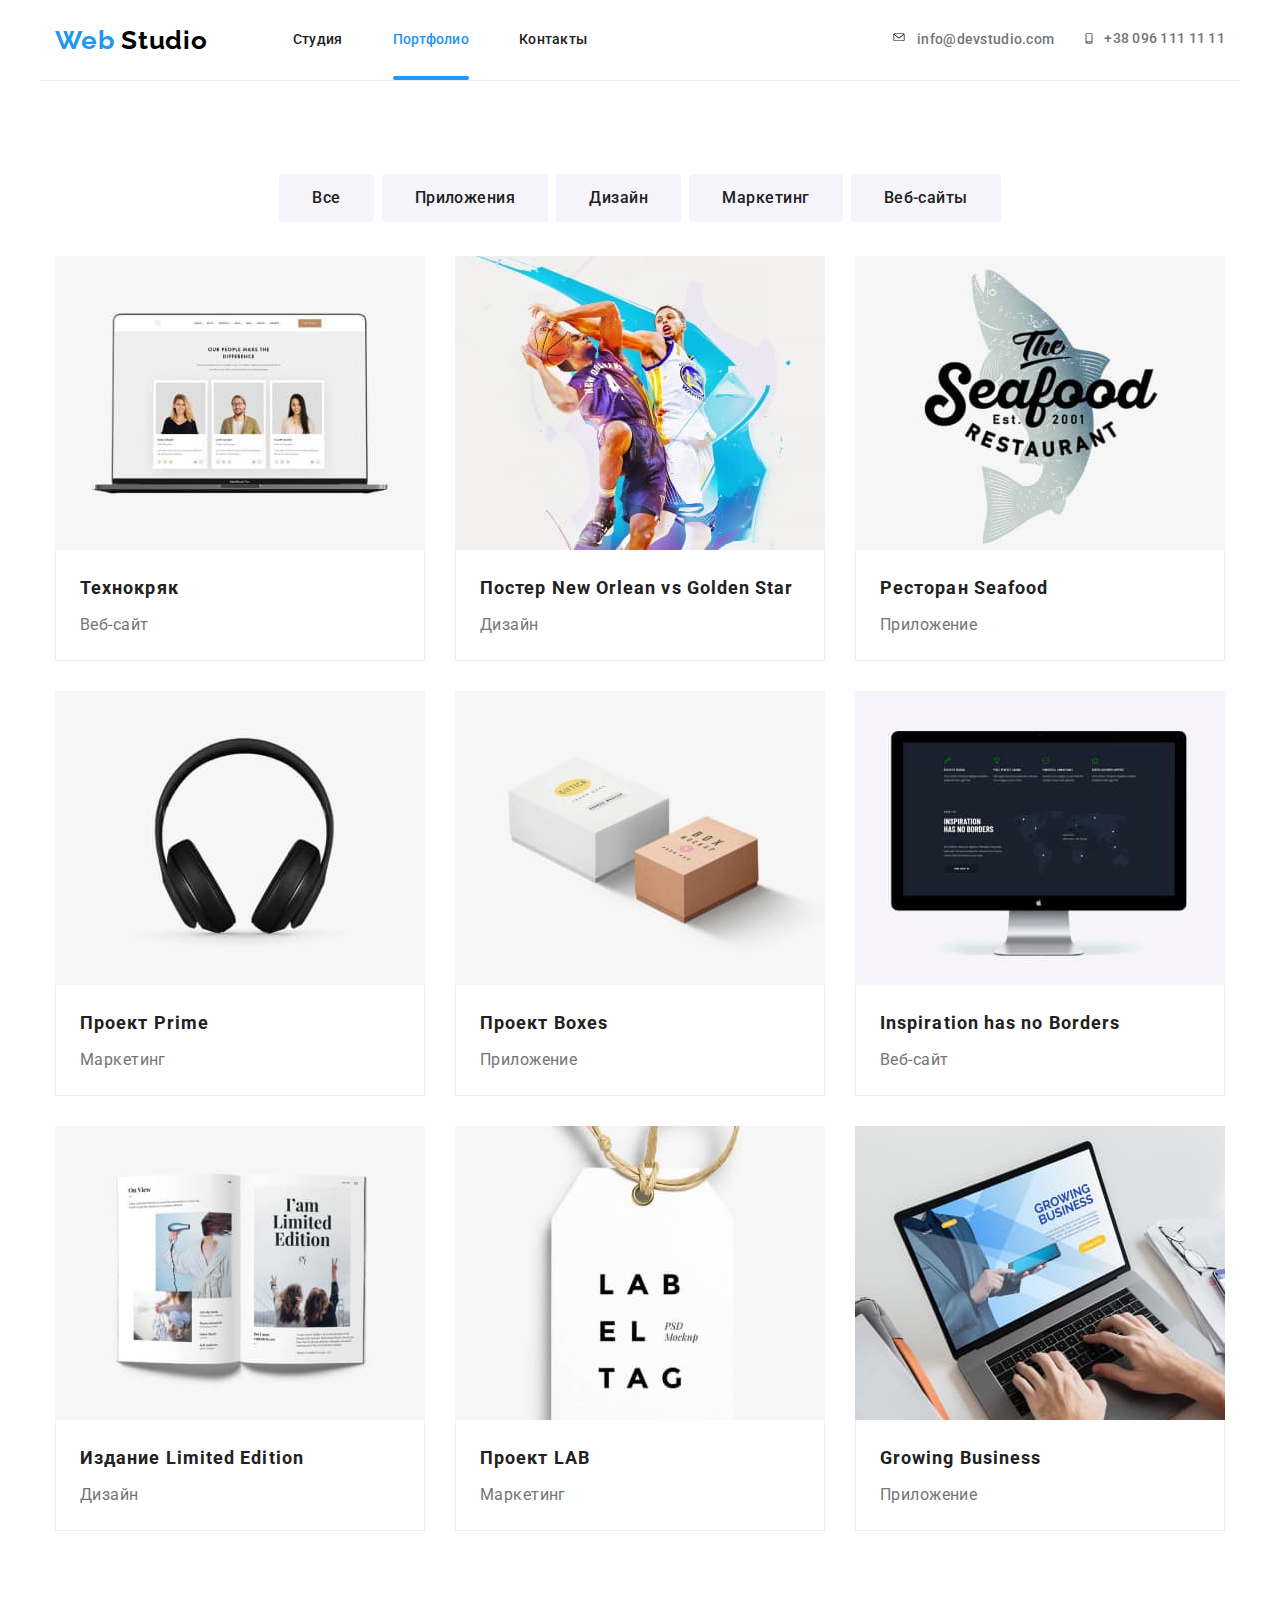
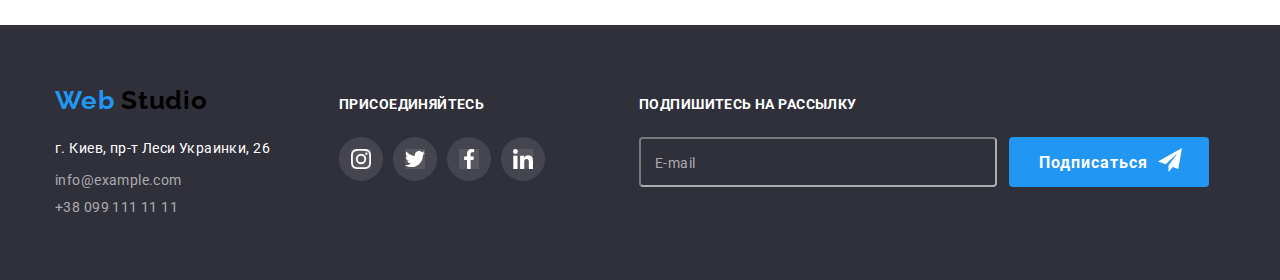
==== portfolio.html @ 1ad536d8 "create" ====
<!DOCTYPE html>
<html lang="en">
  <head>
    <meta charset="UTF-8" />
    <meta name="viewport" content="width=device-width, initial-scale=1.0" />
    <title>Document</title>
    <link
      href="https://fonts.googleapis.com/css2?family=Raleway:wght@700&family=Roboto:wght@400;500;700;900&display=swap"
      rel="stylesheet"
    />
    <link rel="stylesheet" href="https://cdnjs.cloudflare.com/ajax/libs/modern-normalize/0.6.0/modern-normalize.min.css" />
    <link rel="stylesheet" href="./css/styles.css" />
  </head>
  <body class="page">
    <!--Шапка сайта-->
    <header>
      <div class="main container">
        <nav class="nav">
          <a href="" class="logo"><span class="aktcent">Web</span> Studio</a>
          <ul class="site-nav list">
            <li class="item"><a href="./index.html" class="link-nav">Студия</a></li>
            <li class="item">
              <a href="./portfolio.html" class="link-nav current">Портфолио</a>
            </li>
            <li class="item"><a href="" class="link-nav">Контакты</a></li>
          </ul>
        </nav>
        <ul class="contact list">
          <li class="item">
            <a href="" class="link-contact">
              <svg class="email-icon">
                <use href="./img/sprite.svg#icon-envelope">
                </use>
              </svg>
              info@devstudio.com</a>
          </li>
          <li class="item">
            <a href="" class="link-contact">
              <svg class="smartphone-icon">
                <use href="./img/sprite.svg#icon-smartphone">
        
                </use>
              </svg>
              +38 096 111 11 11</a>
          </li>
        </ul>
      </div>
    </header>

    <!--Портфолио  -->
    <main>
    <section class="section-portfolio">
      <div class="container main-portfolio">
        <ul class="list-product nav-portfolio">
          <li class="item"><button class="button-nav">Все</button></li>
          <li class="item"><button class="button-nav">Приложения</button></li>
          <li class="item"><button class="button-nav">Дизайн</button></li>
          <li class="item"><button class="button-nav">Маркетинг</button></li>
          <li class="item"><button class="button-nav">Веб-сайты</button></li>
        </ul>
        <h1 class="portfolio-header">Портфолио</h1>

        <ul class="list portfolio-item">
          <li class="works">
            <a href="" class="works-list"
              >
              
              <img class="works-image"
                src="./img/img12.jpg"
                alt="Дизайн сайта технокряк"
                width="370"/>
              <div class="overlay">
                <p class="technokryak">
                  Технокряк это современная площадка распространения коронавируса.
                  Компании используют эту платформу для цифрового шпионажа и атак на
                  защищённые сервера конкурентов.
                </p>
              </div>
              
              <div class="works-content">
                <p class="list-title">Технокряк</p>
                <p class="list-item">Веб-сайт</p>
              </div>
              
            
            
            </a>
          </li>
          <li class="works">
            <a href="" class="works-list">
            <img class="works-image"
              src="./img/img13.jpg"
              alt="Дизайн постера New Orlean vs Golden Star"
              width="370"
            />
            <div class="overlay">
              <p class="technokryak">
                Технокряк это современная площадка распространения коронавируса.
                Компании используют эту платформу для цифрового шпионажа и атак на
                защищённые сервера конкурентов.
              </p>
            </div>
            <div class="works-content">
              <p class="list-title">Постер New Orlean vs Golden Star</p>
              <p class="list-item">Дизайн</p>
            </div>
          
            
            </a>
          </li>
          <li class="works">
            <a href="" class="works-list">
            <img class="works-image"
              src="./img/img14.jpg"
              alt="Дизайн приложения ресторана Seafood"
              width="370"
            />
            <div class="overlay">
              <p class="technokryak">
                Технокряк это современная площадка распространения коронавируса.
                Компании используют эту платформу для цифрового шпионажа и атак на
                защищённые сервера конкурентов.
              </p>
            </div>
            <div class="works-content">
              <p class="list-title">Ресторан Seafood</p>
              <p class="list-item">Приложение</p>
            </div>
            
            
            </a>
          </li>
          <li class="works">
            <a href="" class="works-list">
            <img class="works-image" 
            src="./img/img15.jpg" 
            alt="Дизайн проекта Prime" 
            width="370" />
            <div class="overlay">
              <p class="technokryak">
                Технокряк это современная площадка распространения коронавируса.
                Компании используют эту платформу для цифрового шпионажа и атак на
                защищённые сервера конкурентов.
              </p>
            </div>
            <div class="works-content">
              <p class="list-title">Проект Prime</p>
              <p class="list-item">Маркетинг</p>
            </div>
            
            
            </a>
          </li>
          <li class="works">
            <a href="" class="works-list">
            <img class="works-image"
              src="./img/img16.jpg"
              alt="Дизайн приложения Boxes"
              width="370"
            />
            <div class="overlay">
              <p class="technokryak">
                Технокряк это современная площадка распространения коронавируса.
                Компании используют эту платформу для цифрового шпионажа и атак на
                защищённые сервера конкурентов.
              </p>
            </div>
            <div class="works-content">
              <p class="list-title">Проект Boxes</p>
              <p class="list-item">Приложение</p>
            </div>
            
            
            </a>
          </li>
          <li class="works">
            <a href="" class="works-list">
            <img class="works-image"
              src="./img/img17.jpg"
              alt="Дизайн веб-сата Inspiration has no Borders"
              width="370"
            />
            <div class="overlay">
              <p class="technokryak">
                Технокряк это современная площадка распространения коронавируса.
                Компании используют эту платформу для цифрового шпионажа и атак на
                защищённые сервера конкурентов.
              </p>
            </div>
            <div class="works-content">
              <p class="list-title">Inspiration has no Borders</p>
              <p class="list-item">Веб-сайт</p>
            </div>
            
            
            </a>
          </li>
          <li class="works">
            <a href="" class="works-list">
            <img class="works-image"
              src="./img/img18.jpg"
              alt="Дизайн издания Limited Edition"
              width="370"
            />
            <div class="overlay">
              <p class="technokryak">
                Технокряк это современная площадка распространения коронавируса.
                Компании используют эту платформу для цифрового шпионажа и атак на
                защищённые сервера конкурентов.
              </p>
            </div>
            <div class="works-content">
              <p class="list-title">Издание Limited Edition</p>
              <p class="list-item">Дизайн</p>
            </div>
            
            
            </a>
          </li>
          <li class="works">
            <a href="" class="works-list">
            <img class="works-image" 
            src="./img/img19.jpg" 
            alt="Дизайн проекта LAB" 
            width="370" />
            <div class="overlay">
              <p class="technokryak">
                Технокряк это современная площадка распространения коронавируса.
                Компании используют эту платформу для цифрового шпионажа и атак на
                защищённые сервера конкурентов.
              </p>
            </div>
            <div class="works-content">
              <p class="list-title">Проект LAB</p>
              <p class="list-item">Маркетинг</p>
            </div>
            
            
            </a>
          </li>
          <li class="works">
            <a href="" class="works-list">
            <img class="works-image"
              src="./img/img20.jpg"
              alt="Дизайн приложения Growing Business"
              width="370"
            />
            <div class="overlay">
              <p class="technokryak">
                Технокряк это современная площадка распространения коронавируса.
                Компании используют эту платформу для цифрового шпионажа и атак на
                защищённые сервера конкурентов.
              </p>
            </div>
            <div class="works-content">
              <p class="list-title">Growing Business</p>
              <p class="list-item">Приложение</p>
            </div>
            
            
            </a>
          </li>
        </ul>
      </div>
    <section>
    </main>

    <!-- Футер -->
    <footer>
      <div class="footer-content container">
        <div class="footer-address">
          <a href="" class="logo"><span class="aktcent">Web</span> Studio</a>
          <address class="address">
            <ul class="list">
              <li class="list-address">г. Киев, пр-т Леси Украинки, 26 </li>
              <li class="list-address"><a href="mailto:info@example.com" class="address-link">info@example.com</a></li>
              <li class="list-address"><a href="tel:+380991111111" class="address-link">+38 099 111 11 11</a></li>
            </ul>
          </address>
        </div>
    
        <div class="subscription">
          <div class="action">
            <b>ПРИСОЕДИНЯЙТЕСЬ</b>
          </div>
          <ul class="list social-link-reverce">
            <li class="social-link-reverce">
              <a href="" class="icon-social-link reverse" aria-label="Ссылка на Инстаграм">
                <svg class="icon-social-item reverse" width=20px height=20px>
                  <use href="./img/sprite.svg#icon-insta">
                  </use>
                </svg>
              </a>
            </li>
            <li class="social-link-reverce">
              <a href="" class="icon-social-link reverse" aria-label="Ссылка на Твиттер">
                <svg class="icon-social-item reverse" width=20px height=20px>
                  <use href="./img/sprite.svg#icon-twitt">
                  </use>
                </svg>
              </a>
            </li>
            <li class="social-link-reverce">
              <a href="" class="icon-social-link reverse" aria-label="Ссылка на Фейсбук">
                <svg class="icon-social-item reverse" width=20px height=20px>
                  <use href="./img/sprite.svg#icon-faceb">
                  </use>
                </svg>
              </a>
            </li>
            <li class="social-link-reverce">
              <a href="" class="icon-social-link reverse" aria-label="Ссылка на Линкедин">
                <svg class="icon-social-item reverse" width=20px height=20px>
                  <use href="./img/sprite.svg#icon-linkedin">
                  </use>
                </svg>
              </a>
            </li>
          </ul>
        </div>

        <form class="mailing js-speaker-form">
          <div class="action">
            <b>ПОДПИШИТЕСЬ НА РАССЫЛКУ</b>
          </div>
        
          <div class="footer-action">
            <label class="form-footer">
              <input type="email" class="input-footer" name="email" id="email" />
              <span class="email-footer">E-mail</span>
            </label>
        
        
            <button type="submit" class="button-footer data-open-modal">
              Подписаться
              <svg class="icon-send">
                <use href="./img/sprite.svg#icon-icon-send-1" width=24 px height=24px></use>
              </svg>
            </button>
        
          </div>
        </form>

      </div>
        
          <!-- <p class="developed container"> 
            2020 &#10072; Developed by GoIT Students
          </p>-->
    </footer>

<script>
  (() => {
    document
      .querySelector('.js-speaker-form')
      .addEventListener('submit', e => {
        e.preventDefault();

        new FormData(e.currentTarget).forEach((value, name) =>
          console.log(`${name}: ${value}`),
        );

        e.currentTarget.reset();
      });
  })();
</script>

  </body>
</html>
---- css/styles.css ----
:root {
  --primary-text-color: #212121;
  --secondary-text-color: #757575;
  --primary-bg-color: #ffffff;
  --primary-accent-color: #2196f3;
  --timing-function: cubic-bezier(0.4, 0, 0.2, 1);
}
/* цвет основного текста #212121 */
/* вторичный цвет текста #757575 */
/* белый #FFFFFF */
/* акцент #2196F3 */

.page {
  background-color: var(--primary-bg-color);
  color: var(--primary-text-color);
  font-family: Roboto, sans-serif;
  font-weight: 400;
  font-size: 14px;
  line-height: 1.71;
  letter-spacing: 0.03em;
}

.container {
  margin-left: auto;
  margin-right: auto;
  width: 1200px;
  padding-left: 15px;
  padding-right: 15px;

  /* outline: 2px solid tomato; */
}

/* цвет секции для разметки (мне в помощь)*/
/*  
.company {
  background-color: brown;
}
.advantage {
  background-color: chartreuse;
}
.aboutus {
  background-color: darkblue;
}

.customers {
  background-color: gold;
}
*/

/*  */

.company {
  background-image: linear-gradient(
      rgba(47, 48, 58, 0.8),
      rgba(47, 48, 58, 0.8)
    ),
    url(../img/header-img.jpg);

  /* background-image: url(../img/header-img.jpg); */
  /* background: rgba(47, 48, 58, 0.8); */
  background-position: center;
  max-width: 1600px;
  margin-left: auto;
  margin-right: auto;
}

.our-team {
  background-color: #f5f4fa;
}

.person-item {
  background-color: var(--primary-bg-color);
  box-shadow: 0px 2px 1px rgba(0, 0, 0, 0.2), 0px 1px 1px rgba(0, 0, 0, 0.14),
    0px 1px 3px rgba(0, 0, 0, 0.12);
}

.advantage-item {
  display: flex;
}

.advantages {
  width: 270px;
  margin-right: 30px;
}

.advantages:last-child {
  margin-right: 0px;
}

.aboutus-item {
  display: flex;
}

.block {
  padding-top: 25px;
  padding-bottom: 25px;
  padding-left: 100px;
  margin-bottom: 30px;
  background-color: #f5f4fa;
  border-radius: 4px;
}

.advantage-img-item:not(:first-child) {
  margin-left: 30px;
}

. .list-item {
  margin-top: 0;
  margin-bottom: 0;
}

.list .product:not(:first-child) {
  margin-left: 30px;
}

.person-item:not(:first-child) {
  margin-left: 30px;
}

a {
  text-decoration: unset;
}

.logo {
  color: #000000;
  font-family: Raleway, sans-serif;
  letter-spacing: 0.03em;

  font-weight: bold;
  font-size: 26px;
  line-height: 1.19;
}

.aktcent {
  color: var(--primary-accent-color);
}

.list,
.list-product {
  padding: 0;
  margin: 0;
  list-style: none;
}

.team-person {
  display: flex;
}

.site-nav,
.contact {
  font-family: Roboto;

  font-weight: 500;
  font-size: 14px;
  line-height: 1.14;
  letter-spacing: 0.02em;

  /* transition-property: color; 
  transition-duration: 250ms;
  transition-timing-function: cubic-bezier(0.4, 0, 0.2, 1);*/
}

.link-nav {
  color: var(--primary-text-color);
  position: relative;

  /* background-color: indianred; */
  display: block;
  padding-top: 32px;
  padding-bottom: 32px;

  /* transition-property: color; 
  transition-duration: 250ms;
  transition-timing-function: var(--timing-function); или*/

  transition: color 250ms var(--timing-function);
}

/* при ховере появляется бегунок под ссылкой в хедере */

/* .link-nav::after { 
  content: '';
  position: absolute;
  left: 0;
  bottom: 0;

  display: block;
  width: 100%;
  height: 4px;
  border-radius: 2px;
  background-color: var(--primary-accent-color);*/

/* display: none; или*/

/* opacity: 0; */
/* transform: scaleX(0); 
}*/

/* .link-nav:hover::after, 
.link-nav:focus::after {*/
/* display: block; или*/
/* opacity: 1; */
/* transform: scaleX(1); 
}*/

.link-contact {
  color: var(--secondary-text-color);
  display: inline-flex; /*исп для иконок*/
  background-size: contain; /*исп для иконок*/

  transition-property: color;
  transition-duration: 250ms;
  transition-timing-function: var(--timing-function);
}

.email-icon {
  display: block;
  margin-right: 10px;
  width: 16px;
  height: 11px;
  /* fill: var(--secondary-text-color); */
  color: currentColor;

  transition-property: color;
  transition-duration: 250ms;
  transition-timing-function: var(--timing-function);
}

.smartphone-icon {
  margin-right: 10px;
  width: 10px;
  height: 15px;
  /* fill: var(--secondary-text-color); */
  color: currentColor;
}

.contact .item + .item {
  margin-left: 30px;
}

.site-nav.list {
  margin-left: 85px;
}

.site-nav .link-nav:hover,
.site-nav .link-nav:focus {
  color: var(--primary-accent-color);
}

.site-nav .link-nav.current {
  color: var(--primary-accent-color);
}

.link-nav.current::after {
  content: '';
  position: absolute;
  left: 0;
  bottom: 0;

  display: inline-block;
  width: 100%;
  height: 4px;
  border-radius: 2px;
  background-color: var(--primary-accent-color);
}

.link-contact:hover,
.link-contact:focus {
  color: var(--primary-accent-color);
  fill: var(--primary-accent-color);
}

.email-icon:hover,
.smartphone-icon:hover {
  fill: var(--primary-accent-color);
}

.site-nav {
  display: flex;
}

.nav {
  display: flex;
  align-items: center;
}

.contact {
  display: flex;
  margin-left: auto;
}

.main {
  display: flex;
  align-items: center;

  border-bottom: 1px solid #ececec;
}

.site-nav .item:last-child {
  margin-right: 0;
}
.site-nav .item + .item {
  margin-left: 50px;
}

.company {
  text-align: center;
}

/* .container .company-title { 
  width: 696;
}*/

.company-item {
  height: 600px;
  padding-top: 200px;
  padding-bottom: 200px;
}

.company-title {
  color: var(--primary-bg-color);
  margin-top: 0;
  margin-bottom: 30px;

  width: 696px;
  font-family: Roboto;

  font-weight: 900;
  font-size: 44px;
  line-height: 1.36;

  letter-spacing: 0.06em;
  text-transform: uppercase;
}
.section-title {
  color: var(--primary-text-color);
  margin-top: 0;
  margin-bottom: 50px;

  font-weight: 700;
  font-size: 36px;
  line-height: 1.17;
  text-align: center;
  letter-spacing: 0.03em;
}

.section-subtitle {
  color: var(--primary-text-color);

  margin-top: 0;
  margin-bottom: 10px;

  font-weight: 700;
  font-size: 14px;
  line-height: 1.14;
  /* text-align: center; */
  letter-spacing: 0.03em;
  text-transform: uppercase;
}

.advantage-text {
  margin-top: 0;
  margin-bottom: 0;
  font-weight: 400;
  font-size: 14px;
  line-height: 1.71;
  /* or 171% */

  letter-spacing: 0.03em;

  color: var(--secondary-text-color);
}

.advantage {
  margin-top: 0;
  margin-bottom: 0px;
}

.section {
  padding-top: 94px;
  padding-bottom: 94px;
}

.aboutus {
  padding-top: 0px;
}

/*Наша команда */

.team-photo {
  display: block;
  margin-top: 0;
  margin-bottom: 30px;
}

.team-title {
  color: var(--primary-text-color);
  margin-top: 0;
  margin-bottom: 10px;

  font-weight: 500;
  font-size: 16px;
  line-height: 1.19;
  text-align: center;
  letter-spacing: 0.03em;
}

.team-text {
  font-weight: 400;
  font-size: 16px;
  line-height: 1.19;
  text-align: center;
  letter-spacing: 0.03em;
  color: var(--secondary-text-color);

  margin-top: 0;
  margin-bottom: 16px;
}

.button {
  color: var(--primary-bg-color);
  background-color: var(--primary-accent-color);
  font-family: inherit;

  border-radius: 4px;
  min-width: 200px;
  border: 1px solid transparent;

  display: inline-block;
  padding: 10px 32px;

  font-weight: 700;
  font-size: 16px;
  line-height: 1.87;
  text-align: center;
  letter-spacing: 0.06em;
}

.advantage-img-item .advantage {
  font-weight: 400;
  font-size: 14px;
  line-height: 1.71;

  letter-spacing: 0.03em;
}

.advantages-card {
  background-color: #f5f4fa;
  height: 120px;
  width: 270px;
  padding: 25px 100px;
  margin-bottom: 30px;
}

.advantage-info {
  height: 251px;
}

.social-icon {
  display: block;
  background-color: var(--primary-bg-color);
  border-radius: 50%;
  height: 44px;
  width: 44px;
  background-size: 20px;

  background-repeat: no-repeat;
  background-position: center;
}

.test {
  display: block;
  width: 44px;
  height: 44px;
  background-position: center;
  background-color: violet;
}

.icon-social-link:hover,
.icon-social-link:focus {
  background-color: var(--primary-accent-color);
  fill: var(--primary-bg-color);
}

.icon-social-link {
  display: block;
  width: 44px;
  height: 44px;
  padding: 12px;
  border-radius: 50%;
  fill: #afb1b8;

  transition-property: background-color fill;
  transition-duration: 250ms;
  transition-timing-function: var(--timing-function);
}

.list-item-aboutus {
  margin-top: 0;
  margin-bottom: 0;

  position: absolute;
  width: 370px;
  height: 70px;
  bottom: 0px;
  padding-top: 27px;

  font-weight: 700;
  font-size: 14px;
  line-height: 1.14;
  text-align: center;
  letter-spacing: 0.03em;
  text-transform: uppercase;
  color: var(--primary-bg-color);
  background: rgba(47, 48, 58, 0.8);
}

.product {
  position: relative;
}

.product-image {
  display: block;
}

.social-link {
  display: flex;
  align-items: center;
}

.social-link-list {
  margin-right: 10px;
  padding-bottom: 24px;
}

.social-link-list:last-child {
  margin-right: 32;
}

.social-link-list:first-child {
  margin-left: 32px;
}

/* .social-link .social-nav:hover, 
.social-link .social-nav:focus {
  color: var(--primary-accent-color);
}*/

.social-nav {
  display: block;
}

/* Постоянные клиенты */

.customers-list {
  display: flex;
  align-items: center;
  justify-content: space-between;
}

.customers-list .item:first-child {
  height: 90px;
}

.customers-list .item:not(:last-child) {
  margin-right: 30px;
}

.customers-link {
  display: block;
  width: 170px;
  height: 90px;
  /* border: 1px solid purple; */
}

.customers {
  padding-bottom: 94px;
  padding-top: 94px;
}

/* страница портфолио */

.section-portfolio {
  padding-bottom: 94px;
}

.main-portfolio {
  padding-top: 93px;
}

.portfolio-header {
  margin: 0;
  height: 0;
  color: transparent;
}

.nav-portfolio {
  display: flex;
  justify-content: center;
  margin-bottom: 34px;
}

.nav-portfolio .item + .item {
  margin-left: 8px;
}

.portfolio-item {
  display: flex;
  flex-wrap: wrap;
}

.works {
  width: 370px;
  margin-right: 30px;
  margin-bottom: 30px;

  position: relative;

  overflow: hidden;
}

.works:hover {
  box-shadow: 0px 4px 4px rgba(0, 0, 0, 0.25);
}

.works:focus-within {
  outline: none;

  box-shadow: 0px 4px 4px rgba(0, 0, 0, 0.25);
}

.works-list {
  display: block;
}

.works-content {
  padding-left: 24px;
  padding-right: 24px;
  padding-top: 20px;
  padding-bottom: 20px;
  background: #ffffff;
  border-bottom: 1px solid #eeeeee;
  border-left: 1px solid #eeeeee;
  border-right: 1px solid #eeeeee;

  position: relative;
}

.works-image {
  display: block;
  height: 294px;
}

.works:nth-child(3n) {
  margin-right: 0;
}

.works:nth-last-child(-n + 3) {
  margin-bottom: 0;
}

.button-nav {
  color: var(--primary-text-color);
  background-color: #f5f4fa;
  font-family: inherit;
  font-weight: 500;
  font-size: 16px;
  line-height: 1.62;
  text-align: center;
  letter-spacing: 0.03em;

  border-radius: 4px;
  border: 1px solid transparent;
  display: inline-block;
  padding: 10px 32px;

  cursor: pointer;

  transition-property: background-color color;
  transition-duration: 250ms;
  transition-timing-function: cubic-bezier(0.4, 0, 0.2, 1);
}

/* .button-customers { 
  display: block;

  border: 1px solid red;
  border-radius: 4px;
}*/

.button-customers {
  display: block;
  width: 170px;
  height: 90px;
  border: 1px solid #afb1b8;
  border-radius: 4px;
  padding-left: 65px;
  padding-top: 20px;
  fill: #afb1b8;

  transition-property: fill border;
  transition-duration: 250ms;
  transition-timing-function: cubic-bezier(0.4, 0, 0.2, 1);
}

.button-customers:hover,
.button-customers:focus {
  fill: var(--primary-accent-color);
  border: 1px solid var(--primary-accent-color);
}

.list-product .button-nav:hover,
.list-product .button-nav:focus {
  color: var(--primary-bg-color);
  background-color: var(--primary-accent-color);
}

.list-title {
  font-weight: 700;
  font-size: 18px;
  line-height: 2;
  letter-spacing: 0.06em;
  color: var(--primary-text-color);

  margin-top: 0px;
  margin-bottom: 0px;
}

.list-item {
  font-weight: 400;
  font-size: 16px;
  line-height: 1.87;
  color: var(--secondary-text-color);

  margin-top: 4px;
  margin-bottom: 0px;
}

.works-image {
  /* position: relative; */

  color: var(--primary-text-color);
}

.technokryak {
  position: absolute;
  top: 0;
  left: 0;
  /* opacity: 0; */

  margin-bottom: 0;
  margin-top: 0;
  padding: 63px 24px;

  /* display: none; */

  height: 294px;
  width: 370px;

  font-weight: 400;
  font-size: 18px;
  line-height: 1.56;
  color: var(--primary-bg-color);
  background-color: rgba(33, 150, 243, 0.9);

  transition-duration: 250ms;
  transition-timing-function: cubic-bezier(0.4, 0, 0.2, 1);
}

.overlay {
  position: absolute;
  top: 0;
  left: 0;

  opacity: 0;

  transition-property: opacity, transform;
  transition-duration: 250ms;
  transition-timing-function: cubic-bezier(0.4, 0, 0.2, 1);
  transform: translateY(294px);
}

.works:hover .overlay {
  opacity: 1;
  transform: translateY(0px);
}

.works:focus-within .overlay {
  opacity: 1;
  transform: translateY(0px);
}

/* Футер */

footer {
  background-color: #2f303a;
  color: var(--primary-bg-color);
}
.footer-content {
  display: flex;
  align-items: baseline;

  padding-top: 60px;
  padding-bottom: 60px;

  /* border-bottom: 1px solid rgba(255, 255, 255, 0.1); */
}

.footer-address {
  margin-right: 69px;
}

.address {
  margin-top: 20px;

  font-weight: 400;
  font-size: 14px;
  line-height: 1.71;
  font-style: normal;
}

.subscription {
  margin-right: 94px;
}

.action {
  margin-bottom: 20px;
}

.footer-action {
  display: flex;
}

.form-footer {
  position: relative;
  display: flex;
  flex-direction: column;
  margin-right: 12px;
}

.input-footer {
  width: 358px;
  height: 50px;
  padding-top: 15px;
  padding-left: 16px;
  padding-bottom: 15px;
  background-color: inherit;
  border-color: rgba(255, 255, 255, 0.6);
  border-radius: 4px;
}

.email-footer {
  position: absolute;
  top: 0px;
  left: 16px;

  /* transform: translateY(-50%); */
  transform: translateY(15px);
  transition: transform 250ms cubic-bezier(0.4, 0, 0.2, 1);

  /* background-color: tomato; */

  color: rgba(255, 255, 255, 0.6);
}

.form-footer:focus-within > .email-footer {
  transform: translateY(-25px);
  /* transform: translate(-24px, -45px); */
}

.button-footer {
  color: var(--primary-bg-color);
  background-color: var(--primary-accent-color);
  font-family: inherit;

  border-radius: 4px;

  border: 1px solid transparent;

  display: inline-flex;

  font-weight: 700;
  font-size: 16px;
  line-height: 1.87;
  text-align: center;
  letter-spacing: 0.06em;

  width: 200px;
  height: 50px;
  padding-left: 29px;
  padding-top: 10px;
}

.icon-send {
  width: 24px;
  height: 24px;
  margin-left: 10px;
  align-items: center;
}

.address-link {
  color: rgba(255, 255, 255, 0.6);
  display: block;
}

.link-ikon {
  color: rgba(255, 255, 255, 0.6);
}

.developed {
  padding-top: 18px;
  padding-bottom: 21px;
  border-top: 1px solid rgba(255, 255, 255, 0.1);

  font-weight: 400;
  font-size: 12px;
  line-height: 2;
  text-align: center;

  color: rgba(255, 255, 255, 0.4);
}

.social-link-reverce {
  display: flex;
  margin-right: 10px;
  margin-bottom: 0;
}

.social-link-reverce:last-child {
  margin-right: 0px;
}
.list-address:first-child {
  margin-bottom: 9px;
}

.list-address:last-child {
  margin-top: 3px;
}

.reverse {
  fill: var(--primary-bg-color);
  background: rgba(255, 255, 255, 0.1);
  margin-left: 0px;
}

/* модальное окно */

.backdrop {
  opacity: 1;
  position: fixed;
  top: 0;
  left: 0;
  width: 100%;
  height: 100%;
  background-color: rgba(0, 0, 0, 0.2);
}

.backdrop.is-hidden {
  opacity: 0;
  pointer-events: none;
}

.modal {
  position: absolute;
  top: 50%;
  left: 50%;
  transform: translate(-50%, -50%);

  width: 528px;
  height: 581px;
  padding: 40px;

  background-color: var(--primary-bg-color);
}

.modal-title {
  font-weight: 700;
  font-size: 20px;
  line-height: 1.15;
  align-items: center;
  letter-spacing: 0.03em;
  color: var(--primary-text-color);
}

textarea {
  resize: none;
}

.decoration {
  text-decoration: underline;
}

.close {
  position: absolute;
  top: 8px;
  right: 8px;
  /* background-color: var(--primary-bg-color); */
  background-image: url(../img/close.svg);
  background-size: contain;
  display: inline-flex;
  width: 30px;
  height: 30px;
  border-radius: 30px;
  border: none;
  /* border-color: var(--secondary-text-color); */
}

.button-close {
  width: 18px;
  height: 18px;
}

.icon-form {
  position: absolute;
  top: 50%;
  left: 16px;
  transform: translateY(-50%);
  transition: transform 250ms cubic-bezier(0.4, 0, 0.2, 1);
  width: 18px;
  height: 18px;
}

.form-field {
  position: relative;

  margin-bottom: 28px;
  display: flex;
  flex-direction: column;
}

.form-input {
  height: 40px;
  padding: 12px 42px;
}

.form-label {
  position: absolute;
  top: 50%;
  left: 42px;

  transform: translateY(-50%);
  /* transform: translate(-20px, -50px); */
  transition: transform 250ms cubic-bezier(0.4, 0, 0.2, 1);
}

/* олд скул стилизация */
/*  
.form-input:focus + .form-label,
.form-input:not(:placeholder-shown) + .form-label {
  color: var(--primary-accent-color);
  transform: translateY(-45px);
}

.form-input:focus ~ .icon-form {
  fill: var(--primary-accent-color);
  
}
*/

/* модерн стилизация */

.form-field:focus-within {
  color: var(--primary-accent-color);
}

.form-field:focus-within > .icon-form {
  fill: var(--primary-accent-color);
}

.form-field:focus-within > .form-label {
  /* transform: translateY(-45px); */
  transform: translate(-24px, -45px);
}

.form-field:focus-within > .form-input,
.form-field:focus-within > .form-textarea {
  outline: 1px solid var(--primary-accent-color);
}

.form-input:not(:placeholder-shown) + .form-label {
  transform: translateY(-45px);
}

.form-textarea:not(:placeholder-shown) + .comment {
  transform: translateY(-45px);
}

.form-field:focus-within > .comment {
  transform: translateY(-45px);
}

.form-textarea:focus-within > .comment {
  transform: translateY(-24px);
}

/*  */

.form-textarea {
  height: 120px;
  width: 448;
  padding: 12px 16px;
}

.comment {
  position: absolute;
  top: 24px;
  left: 16px;
  transform: translateY(-50%);
  transition: transform 250ms cubic-bezier(0.4, 0, 0.2, 1);
}

.checkbox {
  -webkit-appearance: none;
  -moz-appearance: none;
  appearance: none;

  position: absolute;
}

.policy {
  display: inline-flex;
  align-items: center;
  margin-bottom: 30px;
}

.icon-chek {
  width: 16px;
  height: 15px;
  display: inline-block;
  margin-right: 8px;
  border: 2px solid var(--primary-text-color);
  border-radius: 2px;
  /* fill: #fff; */
}

.checkbox:checked + .icon-chek {
  background-color: var(--primary-accent-color);
  border: 2px solid var(--primary-accent-color);
  background-image: url(../img/check.svg);
  background-size: contain;
  background-origin: border-box;
}

.submit {
  margin: auto;
}

.modal .submit {
  display: flex;
  justify-content: center;
}
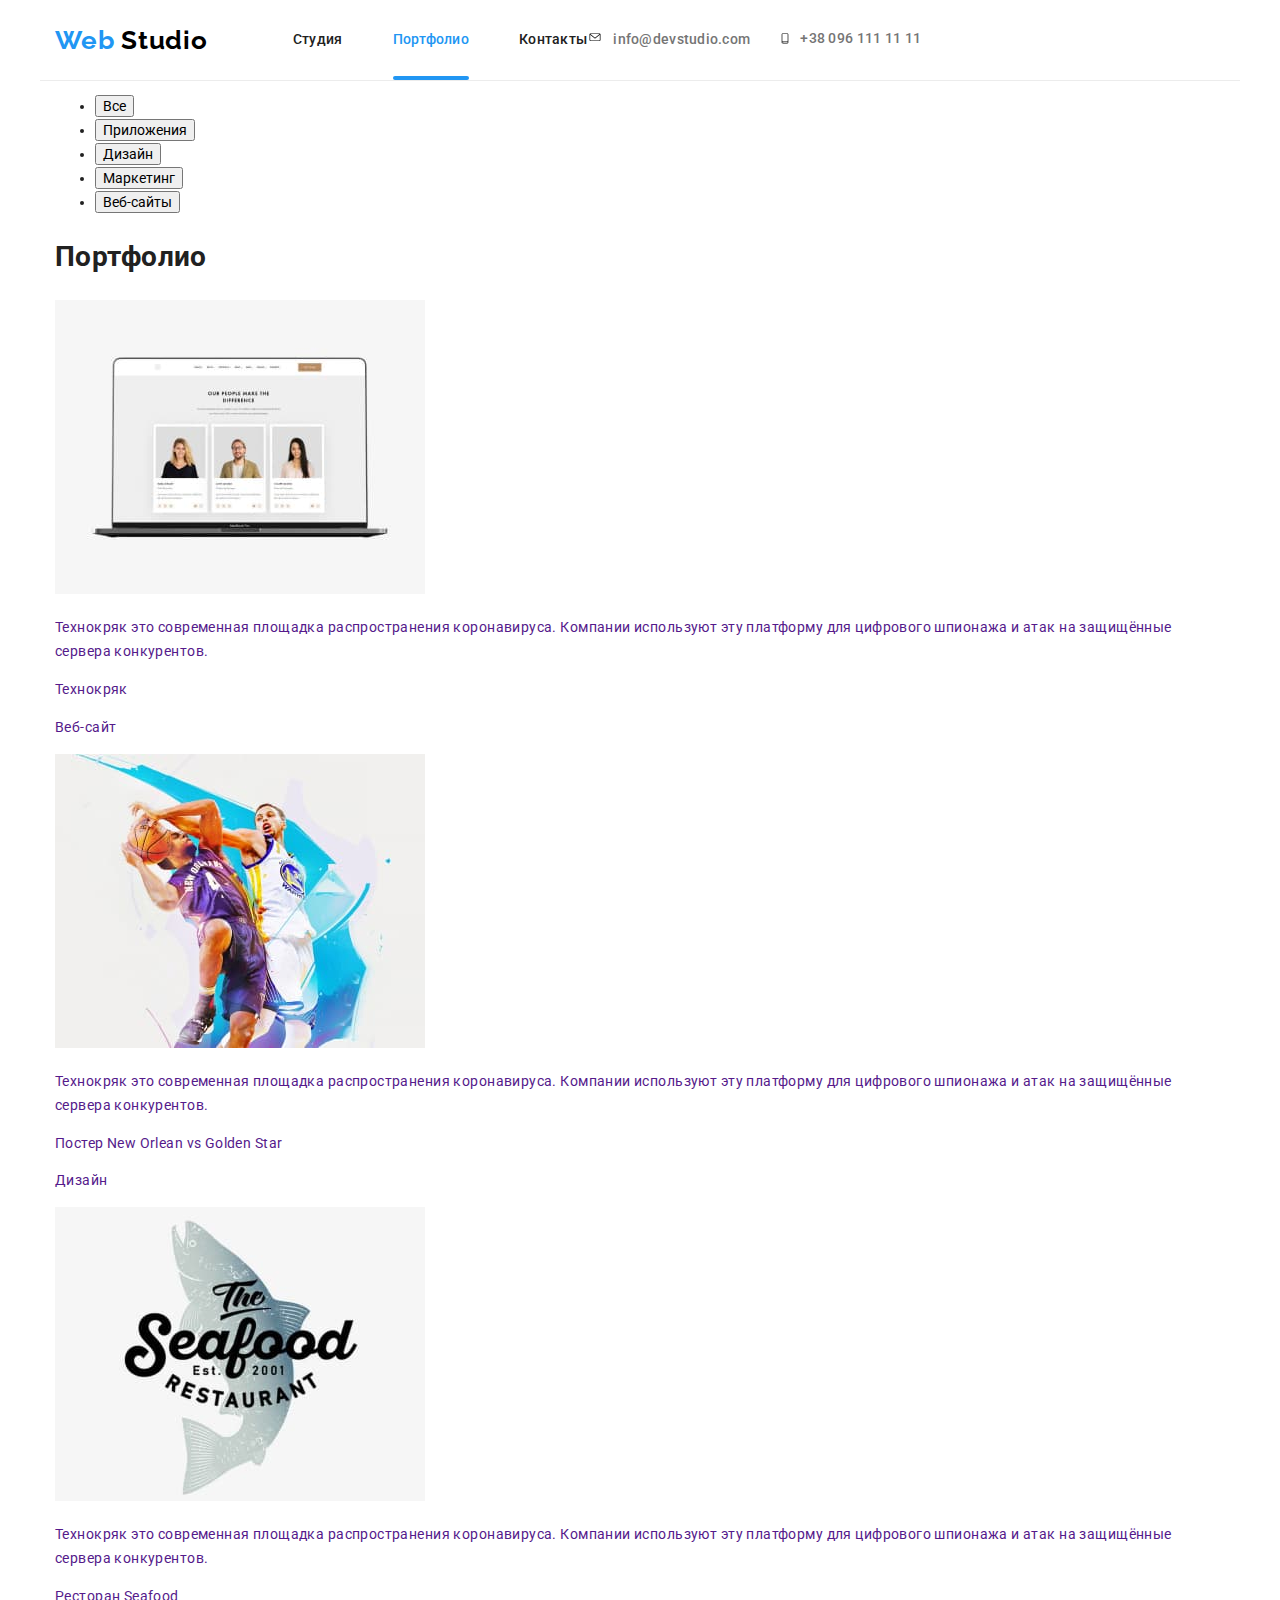
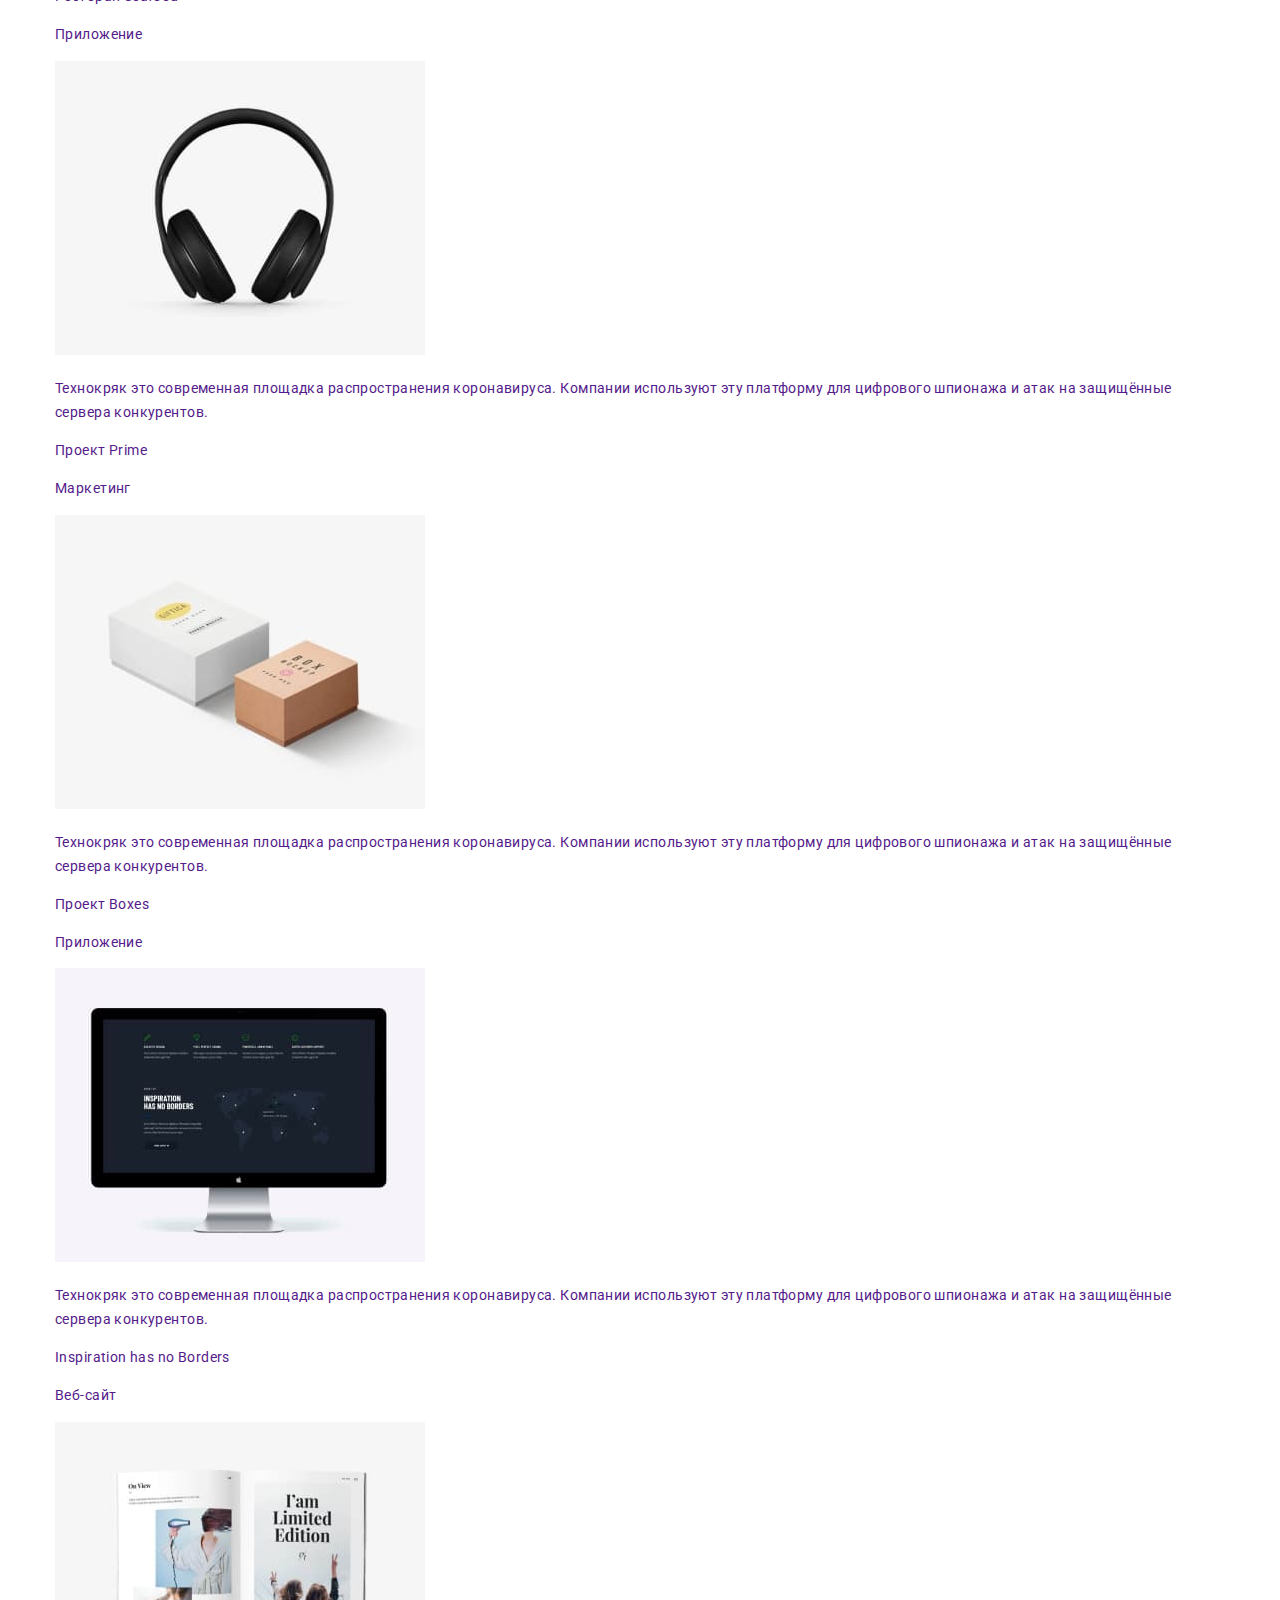
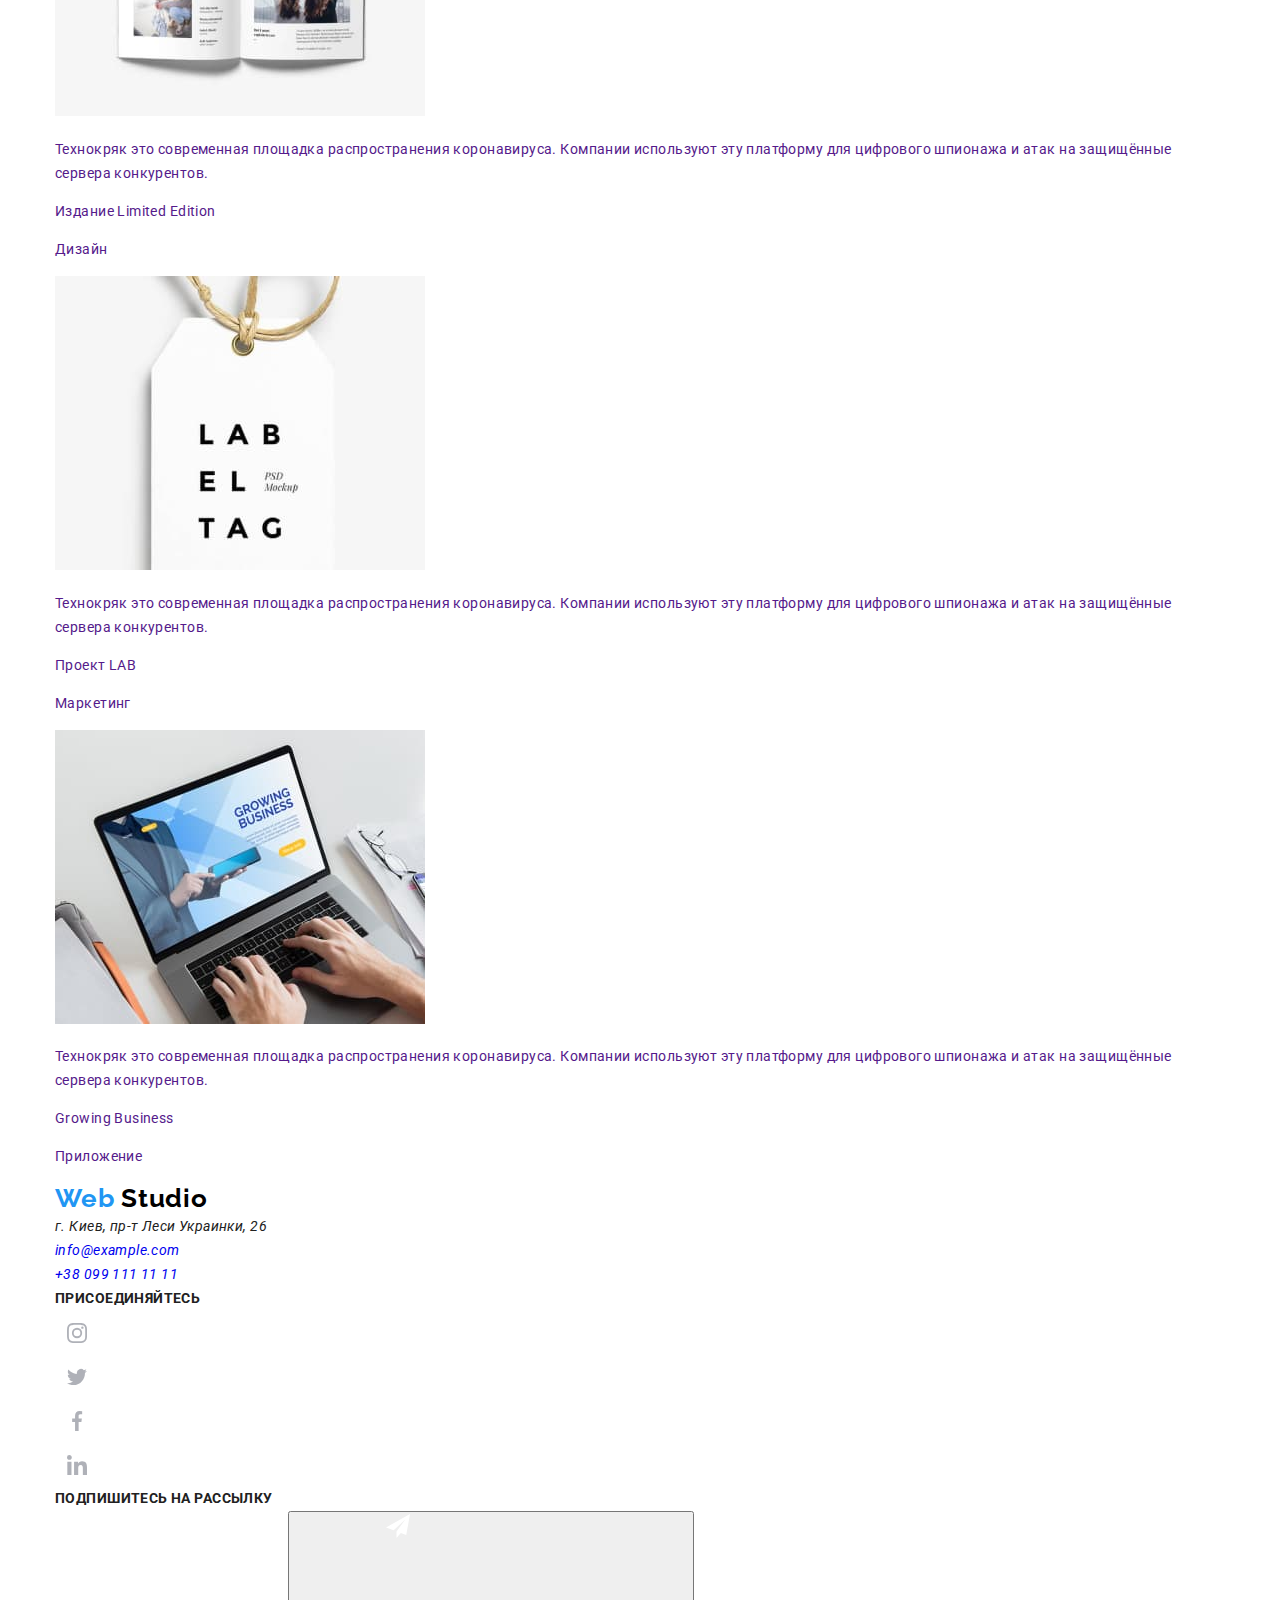
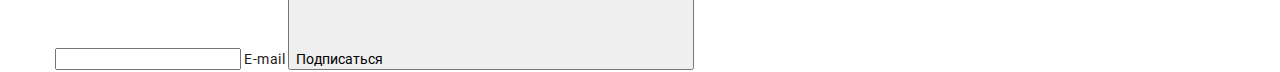
==== commit 8f8b259a: "index" ====
--- a/portfolio.html
+++ b/portfolio.html
@@ -8,8 +8,9 @@
       href="https://fonts.googleapis.com/css2?family=Raleway:wght@700&family=Roboto:wght@400;500;700;900&display=swap"
       rel="stylesheet"
     />
-    <link rel="stylesheet" href="https://cdnjs.cloudflare.com/ajax/libs/modern-normalize/0.6.0/modern-normalize.min.css" />
-    <link rel="stylesheet" href="./css/styles.css" />
+    <link rel="stylesheet" href="./css/main.min.css" />
+    <!-- <link rel="stylesheet" href="https://cdnjs.cloudflare.com/ajax/libs/modern-normalize/0.6.0/modern-normalize.min.css" /> -->
+    <!-- <link rel="stylesheet" href="./css/styles.css" /> -->
   </head>
   <body class="page">
     <!--Шапка сайта-->
--- a/css/main.min.css
+++ b/css/main.min.css
@@ -0,0 +1,2 @@
+.section{padding-top:94px;padding-bottom:94px}.container,.company{margin-left:auto;margin-right:auto}.advantage,.list-item-aboutus{margin-top:0;margin-bottom:0px}.list{padding:0;margin:0;list-style:none}.section{padding-top:94px;padding-bottom:94px}.container{margin-left:auto;margin-right:auto;width:1200px;padding-left:15px;padding-right:15px}.button{color:#fff;background-color:#2196f3;font-family:inherit;border-radius:4px;min-width:200px;border:1px solid transparent;display:inline-block;padding:10px 32px;font-weight:700;font-size:16px;line-height:1.87;text-align:center;letter-spacing:0.06em}.site-nav,.contact{font-family:Roboto;font-weight:500;font-size:14px;line-height:1.14;letter-spacing:0.02em}.section-title{color:#212121;margin-top:0;margin-bottom:50px;font-weight:700;font-size:36px;line-height:1.17;text-align:center;letter-spacing:0.03em}.advantage-text{margin-top:0;margin-bottom:0;font-weight:400;font-size:14px;line-height:1.71;letter-spacing:0.03em;color:#757575}.team-title{color:#212121;margin-top:0;margin-bottom:10px;font-weight:500;font-size:16px;line-height:1.19;text-align:center;letter-spacing:0.03em}.team-text{font-weight:400;font-size:16px;line-height:1.19;text-align:center;letter-spacing:0.03em;color:#757575;margin-top:0;margin-bottom:16px}.social-icon{display:block;background-color:#fff;border-radius:50%;height:44px;width:44px;background-size:20px;background-repeat:no-repeat;background-position:center}/*! modern-normalize v0.6.0 | MIT License | https://github.com/sindresorhus/modern-normalize */*,*::before,*::after{-webkit-box-sizing:border-box;box-sizing:border-box}:root{-moz-tab-size:4;-o-tab-size:4;tab-size:4}html{line-height:1.15;-webkit-text-size-adjust:100%}body{margin:0}body{font-family:system-ui,-apple-system,"Segoe UI",Roboto,Helvetica,Arial,sans-serif,"Apple Color Emoji","Segoe UI Emoji"}hr{height:0}abbr[title]{-webkit-text-decoration:underline dotted;text-decoration:underline dotted}b,strong{font-weight:bolder}code,kbd,samp,pre{font-family:SFMono-Regular, Consolas, 'Liberation Mono', Menlo, monospace;font-size:1em}small{font-size:80%}sub,sup{font-size:75%;line-height:0;position:relative;vertical-align:baseline}sub{bottom:-0.25em}sup{top:-0.5em}button,input,optgroup,select,textarea{font-family:inherit;font-size:100%;line-height:1.15;margin:0}button,select{text-transform:none}button,[type='button'],[type='reset'],[type='submit']{-webkit-appearance:button}button::-moz-focus-inner,[type='button']::-moz-focus-inner,[type='reset']::-moz-focus-inner,[type='submit']::-moz-focus-inner{border-style:none;padding:0}button:-moz-focusring,[type='button']:-moz-focusring,[type='reset']:-moz-focusring,[type='submit']:-moz-focusring{outline:1px dotted ButtonText}fieldset{padding:0.35em 0.75em 0.625em}legend{padding:0}progress{vertical-align:baseline}[type='number']::-webkit-inner-spin-button,[type='number']::-webkit-outer-spin-button{height:auto}[type='search']{-webkit-appearance:textfield;outline-offset:-2px}[type='search']::-webkit-search-decoration{-webkit-appearance:none}::-webkit-file-upload-button{-webkit-appearance:button;font:inherit}summary{display:list-item}.page{background-color:#fff;color:#212121;font-family:Roboto, sans-serif;font-weight:400;font-size:14px;line-height:1.71;letter-spacing:0.03em}.container{width:1200px;padding-left:15px;padding-right:15px}.company{background-image:-webkit-gradient(linear, left top, left bottom, from(rgba(47,48,58,0.8)), to(rgba(47,48,58,0.8))),url(../img/header-img.jpg);background-image:linear-gradient(rgba(47,48,58,0.8), rgba(47,48,58,0.8)),url(../img/header-img.jpg);background-position:center;max-width:1600px}.company{text-align:center}.company-item{height:600px;padding-top:200px;padding-bottom:200px}.company-title{color:#fff;margin-top:0;margin-bottom:30px;width:696px;font-family:Roboto;font-weight:900;font-size:44px;line-height:1.36;letter-spacing:0.06em;text-transform:uppercase}.section{padding-top:94px;padding-bottom:94px}.container,.company{margin-left:auto;margin-right:auto}.advantage,.list-item-aboutus{margin-top:0;margin-bottom:0px}.list{padding:0;margin:0;list-style:none}.section{padding-top:94px;padding-bottom:94px}.container{margin-left:auto;margin-right:auto;width:1200px;padding-left:15px;padding-right:15px}.button{color:#fff;background-color:#2196f3;font-family:inherit;border-radius:4px;min-width:200px;border:1px solid transparent;display:inline-block;padding:10px 32px;font-weight:700;font-size:16px;line-height:1.87;text-align:center;letter-spacing:0.06em}.site-nav,.contact{font-family:Roboto;font-weight:500;font-size:14px;line-height:1.14;letter-spacing:0.02em}.section-title{color:#212121;margin-top:0;margin-bottom:50px;font-weight:700;font-size:36px;line-height:1.17;text-align:center;letter-spacing:0.03em}.advantage-text{margin-top:0;margin-bottom:0;font-weight:400;font-size:14px;line-height:1.71;letter-spacing:0.03em;color:#757575}.team-title{color:#212121;margin-top:0;margin-bottom:10px;font-weight:500;font-size:16px;line-height:1.19;text-align:center;letter-spacing:0.03em}.team-text{font-weight:400;font-size:16px;line-height:1.19;text-align:center;letter-spacing:0.03em;color:#757575;margin-top:0;margin-bottom:16px}.social-icon{display:block;background-color:#fff;border-radius:50%;height:44px;width:44px;background-size:20px;background-repeat:no-repeat;background-position:center}.main{display:-webkit-box;display:-ms-flexbox;display:flex;-webkit-box-align:center;-ms-flex-align:center;align-items:center;border-bottom:1px solid #ececec}a{text-decoration:unset}.link-nav{color:#212121;position:relative;display:block;padding-top:32px;padding-bottom:32px;-webkit-transition:color 250ms cubic-bezier(0.4, 0, 0.2, 1);transition:color 250ms cubic-bezier(0.4, 0, 0.2, 1)}.link-contact{color:#757575;display:-webkit-inline-box;display:-ms-inline-flexbox;display:inline-flex;background-size:contain;-webkit-transition-property:color;transition-property:color;-webkit-transition-duration:250ms;transition-duration:250ms;-webkit-transition-timing-function:cubic-bezier(0.4, 0, 0.2, 1);transition-timing-function:cubic-bezier(0.4, 0, 0.2, 1)}.link-contact:hover{color:#2196f3;fill:#2196f3}.link-contact:focus{color:#2196f3;fill:#2196f3}.email-icon{display:block;margin-right:10px;width:16px;height:11px;color:currentColor;-webkit-transition-property:color;transition-property:color;-webkit-transition-duration:250ms;transition-duration:250ms;-webkit-transition-timing-function:cubic-bezier(0.4, 0, 0.2, 1);transition-timing-function:cubic-bezier(0.4, 0, 0.2, 1)}.email-icon:hover{fill:#2196f3}.email-icon:focus{fill:#2196f3}.smartphone-icon{margin-right:10px;width:10px;height:15px;color:currentColor}.smartphone-icon:hover{fill:#2196f3}.smartphone-icon:focus{fill:#2196f3}.site-nav{display:-webkit-box;display:-ms-flexbox;display:flex}.site-nav .link-nav:hover{color:#2196f3}.site-nav .link-nav:focus{color:#2196f3}.site-nav .link-nav.current{color:#2196f3}.site-nav .item:last-child{margin-right:0}.site-nav .item+.item{margin-left:50px}.site-nav.list{margin-left:85px}.nav{display:-webkit-box;display:-ms-flexbox;display:flex;-webkit-box-align:center;-ms-flex-align:center;align-items:center}.contact{display:-webkit-box;display:-ms-flexbox;display:flex;margin-left:auto}.contact .item+.item{margin-left:30px}.link-nav.current::after{content:'';position:absolute;left:0;bottom:0;display:inline-block;width:100%;height:4px;border-radius:2px;background-color:#2196f3}.section{padding-top:94px;padding-bottom:94px}.container,.company{margin-left:auto;margin-right:auto}.advantage,.list-item-aboutus{margin-top:0;margin-bottom:0px}.list{padding:0;margin:0;list-style:none}.section{padding-top:94px;padding-bottom:94px}.container{margin-left:auto;margin-right:auto;width:1200px;padding-left:15px;padding-right:15px}.button{color:#fff;background-color:#2196f3;font-family:inherit;border-radius:4px;min-width:200px;border:1px solid transparent;display:inline-block;padding:10px 32px;font-weight:700;font-size:16px;line-height:1.87;text-align:center;letter-spacing:0.06em}.site-nav,.contact{font-family:Roboto;font-weight:500;font-size:14px;line-height:1.14;letter-spacing:0.02em}.section-title{color:#212121;margin-top:0;margin-bottom:50px;font-weight:700;font-size:36px;line-height:1.17;text-align:center;letter-spacing:0.03em}.advantage-text{margin-top:0;margin-bottom:0;font-weight:400;font-size:14px;line-height:1.71;letter-spacing:0.03em;color:#757575}.team-title{color:#212121;margin-top:0;margin-bottom:10px;font-weight:500;font-size:16px;line-height:1.19;text-align:center;letter-spacing:0.03em}.team-text{font-weight:400;font-size:16px;line-height:1.19;text-align:center;letter-spacing:0.03em;color:#757575;margin-top:0;margin-bottom:16px}.social-icon{display:block;background-color:#fff;border-radius:50%;height:44px;width:44px;background-size:20px;background-repeat:no-repeat;background-position:center}.logo{color:#000000;font-family:Raleway, sans-serif;letter-spacing:0.03em;font-weight:bold;font-size:26px;line-height:1.19}.aktcent{color:#2196f3}.section{padding-top:94px;padding-bottom:94px}.container,.company{margin-left:auto;margin-right:auto}.advantage,.list-item-aboutus{margin-top:0;margin-bottom:0px}.list{padding:0;margin:0;list-style:none}.section{padding-top:94px;padding-bottom:94px}.container{margin-left:auto;margin-right:auto;width:1200px;padding-left:15px;padding-right:15px}.button{color:#fff;background-color:#2196f3;font-family:inherit;border-radius:4px;min-width:200px;border:1px solid transparent;display:inline-block;padding:10px 32px;font-weight:700;font-size:16px;line-height:1.87;text-align:center;letter-spacing:0.06em}.site-nav,.contact{font-family:Roboto;font-weight:500;font-size:14px;line-height:1.14;letter-spacing:0.02em}.section-title{color:#212121;margin-top:0;margin-bottom:50px;font-weight:700;font-size:36px;line-height:1.17;text-align:center;letter-spacing:0.03em}.advantage-text{margin-top:0;margin-bottom:0;font-weight:400;font-size:14px;line-height:1.71;letter-spacing:0.03em;color:#757575}.team-title{color:#212121;margin-top:0;margin-bottom:10px;font-weight:500;font-size:16px;line-height:1.19;text-align:center;letter-spacing:0.03em}.team-text{font-weight:400;font-size:16px;line-height:1.19;text-align:center;letter-spacing:0.03em;color:#757575;margin-top:0;margin-bottom:16px}.social-icon{display:block;background-color:#fff;border-radius:50%;height:44px;width:44px;background-size:20px;background-repeat:no-repeat;background-position:center}.advantage-item{display:-webkit-box;display:-ms-flexbox;display:flex}.advantages-card{background-color:#f5f4fa;height:120px;width:270px;padding:25px 100px;margin-bottom:30px}.advantage-info{height:251px}.aboutus-item{display:-webkit-box;display:-ms-flexbox;display:flex}.aboutus{padding-top:0px}.list .product:not(:first-child){margin-left:30px}.list-item-aboutus{position:absolute;width:370px;height:70px;bottom:0px;padding-top:27px;font-weight:700;font-size:14px;line-height:1.14;text-align:center;letter-spacing:0.03em;text-transform:uppercase;color:#fff;background:rgba(47,48,58,0.8)}.product{position:relative}.product-image{display:block}.section{padding-top:94px;padding-bottom:94px}.container,.company{margin-left:auto;margin-right:auto}.advantage,.list-item-aboutus{margin-top:0;margin-bottom:0px}.list{padding:0;margin:0;list-style:none}.section{padding-top:94px;padding-bottom:94px}.container{margin-left:auto;margin-right:auto;width:1200px;padding-left:15px;padding-right:15px}.button{color:#fff;background-color:#2196f3;font-family:inherit;border-radius:4px;min-width:200px;border:1px solid transparent;display:inline-block;padding:10px 32px;font-weight:700;font-size:16px;line-height:1.87;text-align:center;letter-spacing:0.06em}.site-nav,.contact{font-family:Roboto;font-weight:500;font-size:14px;line-height:1.14;letter-spacing:0.02em}.section-title{color:#212121;margin-top:0;margin-bottom:50px;font-weight:700;font-size:36px;line-height:1.17;text-align:center;letter-spacing:0.03em}.advantage-text{margin-top:0;margin-bottom:0;font-weight:400;font-size:14px;line-height:1.71;letter-spacing:0.03em;color:#757575}.team-title{color:#212121;margin-top:0;margin-bottom:10px;font-weight:500;font-size:16px;line-height:1.19;text-align:center;letter-spacing:0.03em}.team-text{font-weight:400;font-size:16px;line-height:1.19;text-align:center;letter-spacing:0.03em;color:#757575;margin-top:0;margin-bottom:16px}.social-icon{display:block;background-color:#fff;border-radius:50%;height:44px;width:44px;background-size:20px;background-repeat:no-repeat;background-position:center}.team-photo{display:block;margin-top:0;margin-bottom:30px}.team-person{display:-webkit-box;display:-ms-flexbox;display:flex}.person-item:not(:first-child){margin-left:30px}.icon-social-link{display:block;width:44px;height:44px;padding:12px;border-radius:50%;fill:#afb1b8;-webkit-transition-property:background-color fill;transition-property:background-color fill;-webkit-transition-duration:250ms;transition-duration:250ms;-webkit-transition-timing-function:cubic-bezier(0.4, 0, 0.2, 1);transition-timing-function:cubic-bezier(0.4, 0, 0.2, 1)}.icon-social-link:hover{background-color:#2196f3;fill:#fff}.icon-social-link:focus{background-color:#2196f3;fill:#fff}.social-link{display:-webkit-box;display:-ms-flexbox;display:flex;-webkit-box-align:center;-ms-flex-align:center;align-items:center}.social-link-list{margin-right:10px;padding-bottom:24px}.social-link-list:last-child{margin-right:32}.social-link-list:first-child{margin-left:32px}.customers-list{display:-webkit-box;display:-ms-flexbox;display:flex;-webkit-box-align:center;-ms-flex-align:center;align-items:center;-webkit-box-pack:justify;-ms-flex-pack:justify;justify-content:space-between}.customers-list .item:not(:last-child){margin-right:30px}.customers-link{display:block;width:170px;height:90px}.customers{padding-bottom:94px;padding-top:94px}.button-customers{display:block;width:170px;height:90px;border:1px solid #afb1b8;border-radius:4px;padding-left:65px;padding-top:20px;fill:#afb1b8;-webkit-transition-property:fill border;transition-property:fill border;-webkit-transition-duration:250ms;transition-duration:250ms;-webkit-transition-timing-function:cubic-bezier(0.4, 0, 0.2, 1);transition-timing-function:cubic-bezier(0.4, 0, 0.2, 1)}.button-customers:hover{fill:#2196f3;border:1px solid #2196f3}.button-customers:focus{fill:#2196f3;border:1px solid #2196f3}
+/*# sourceMappingURL=main.min.css.map */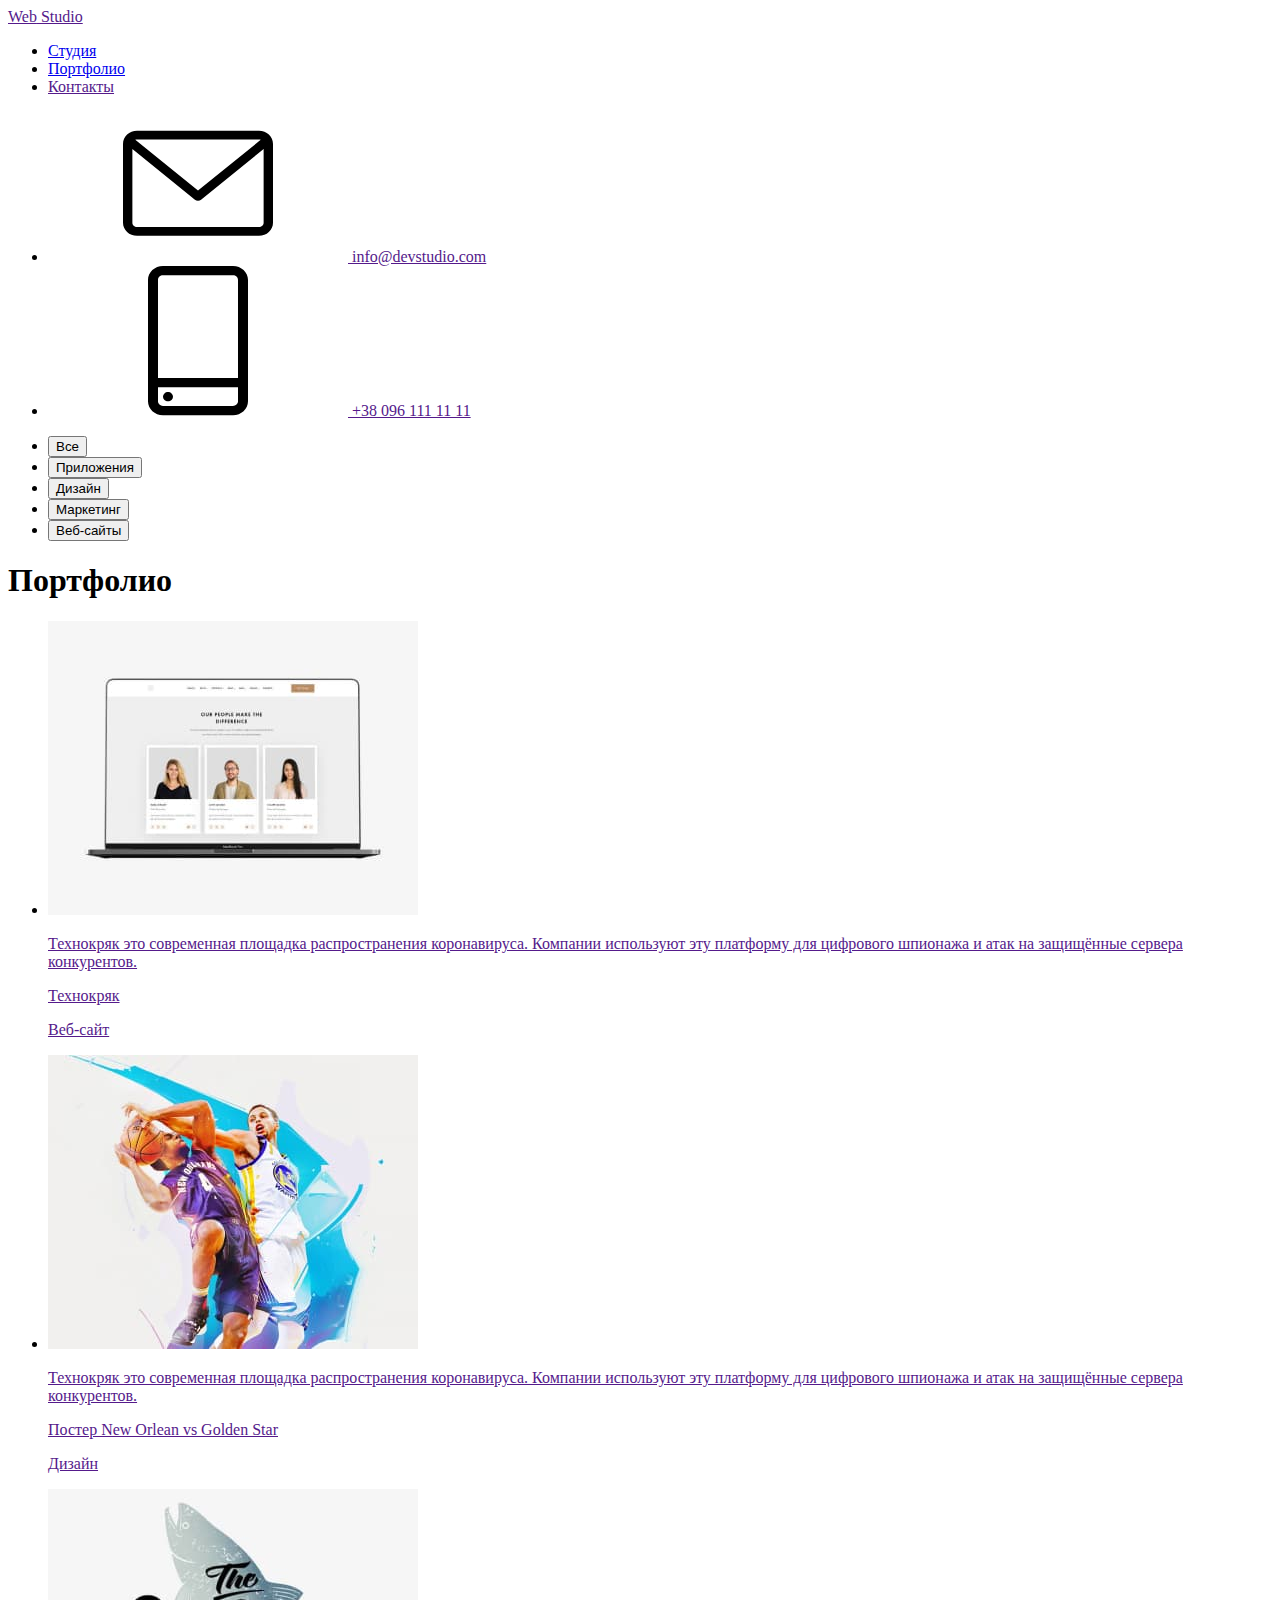
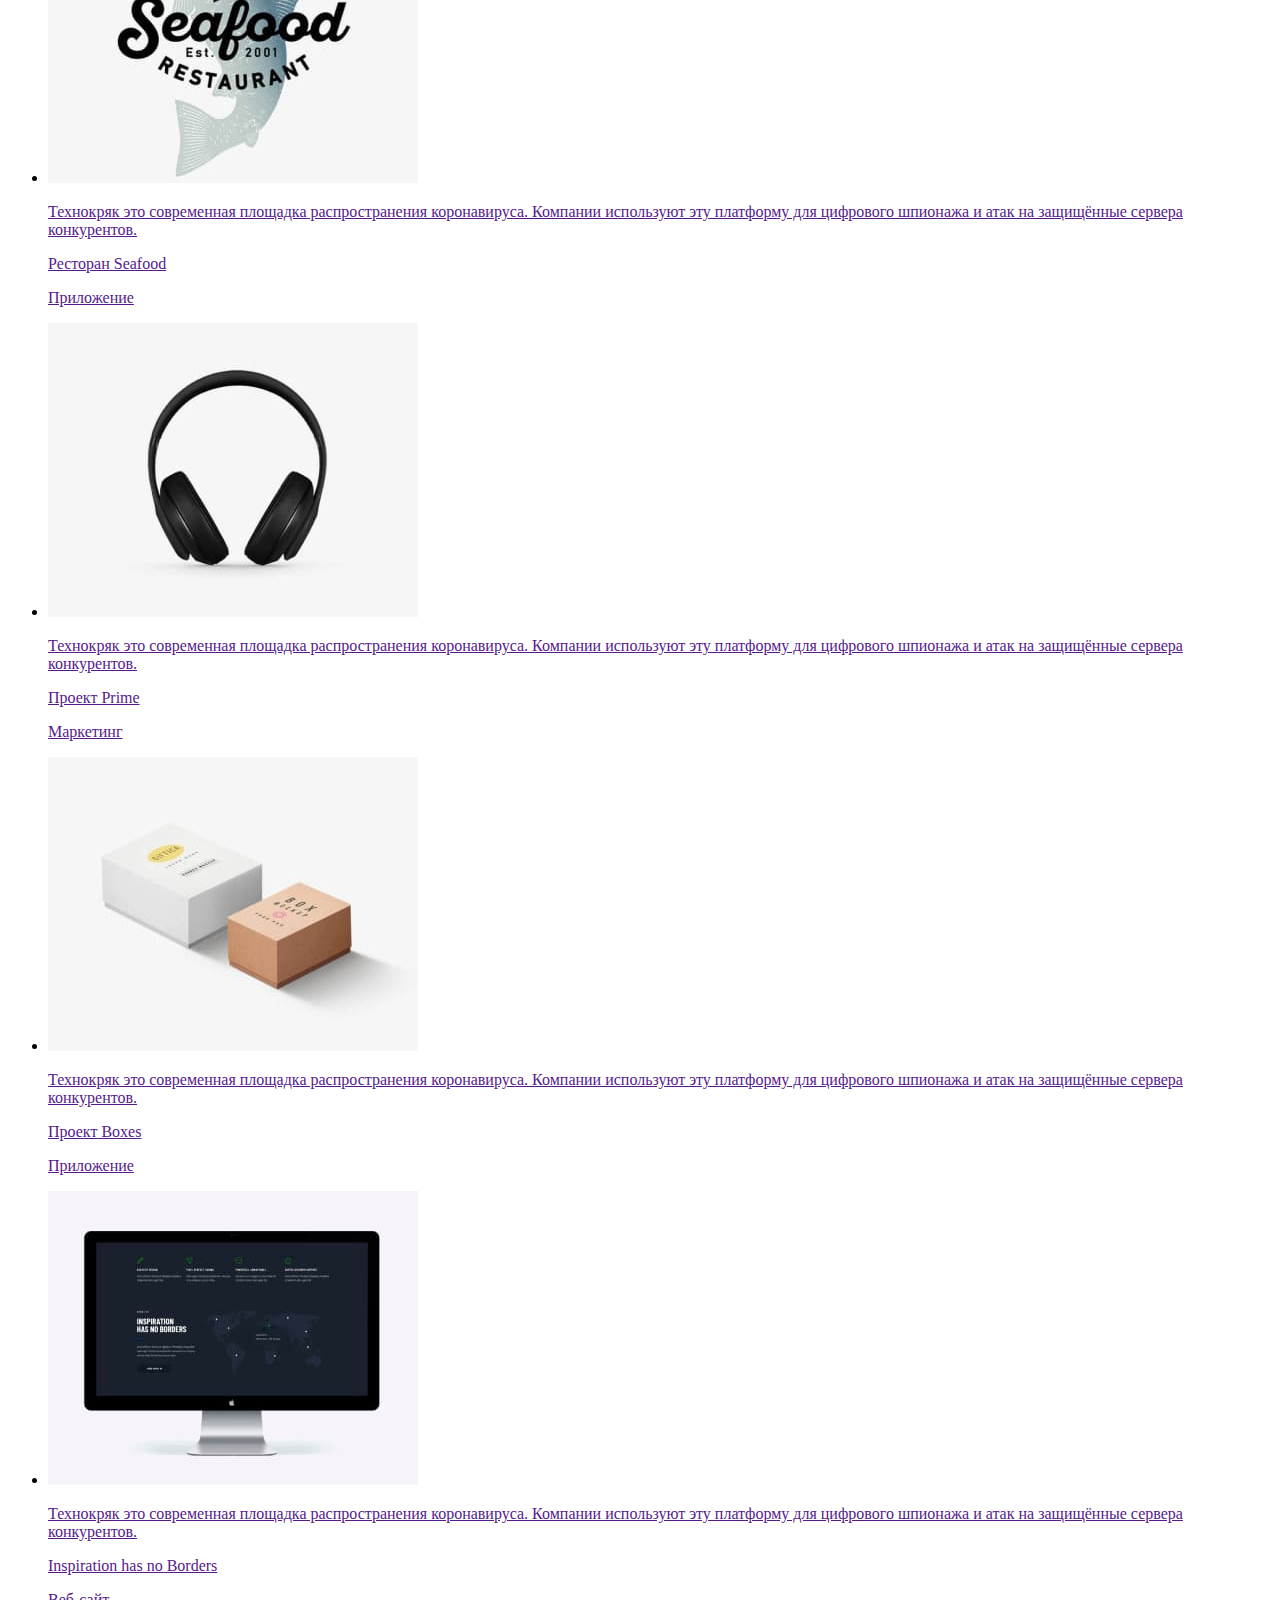
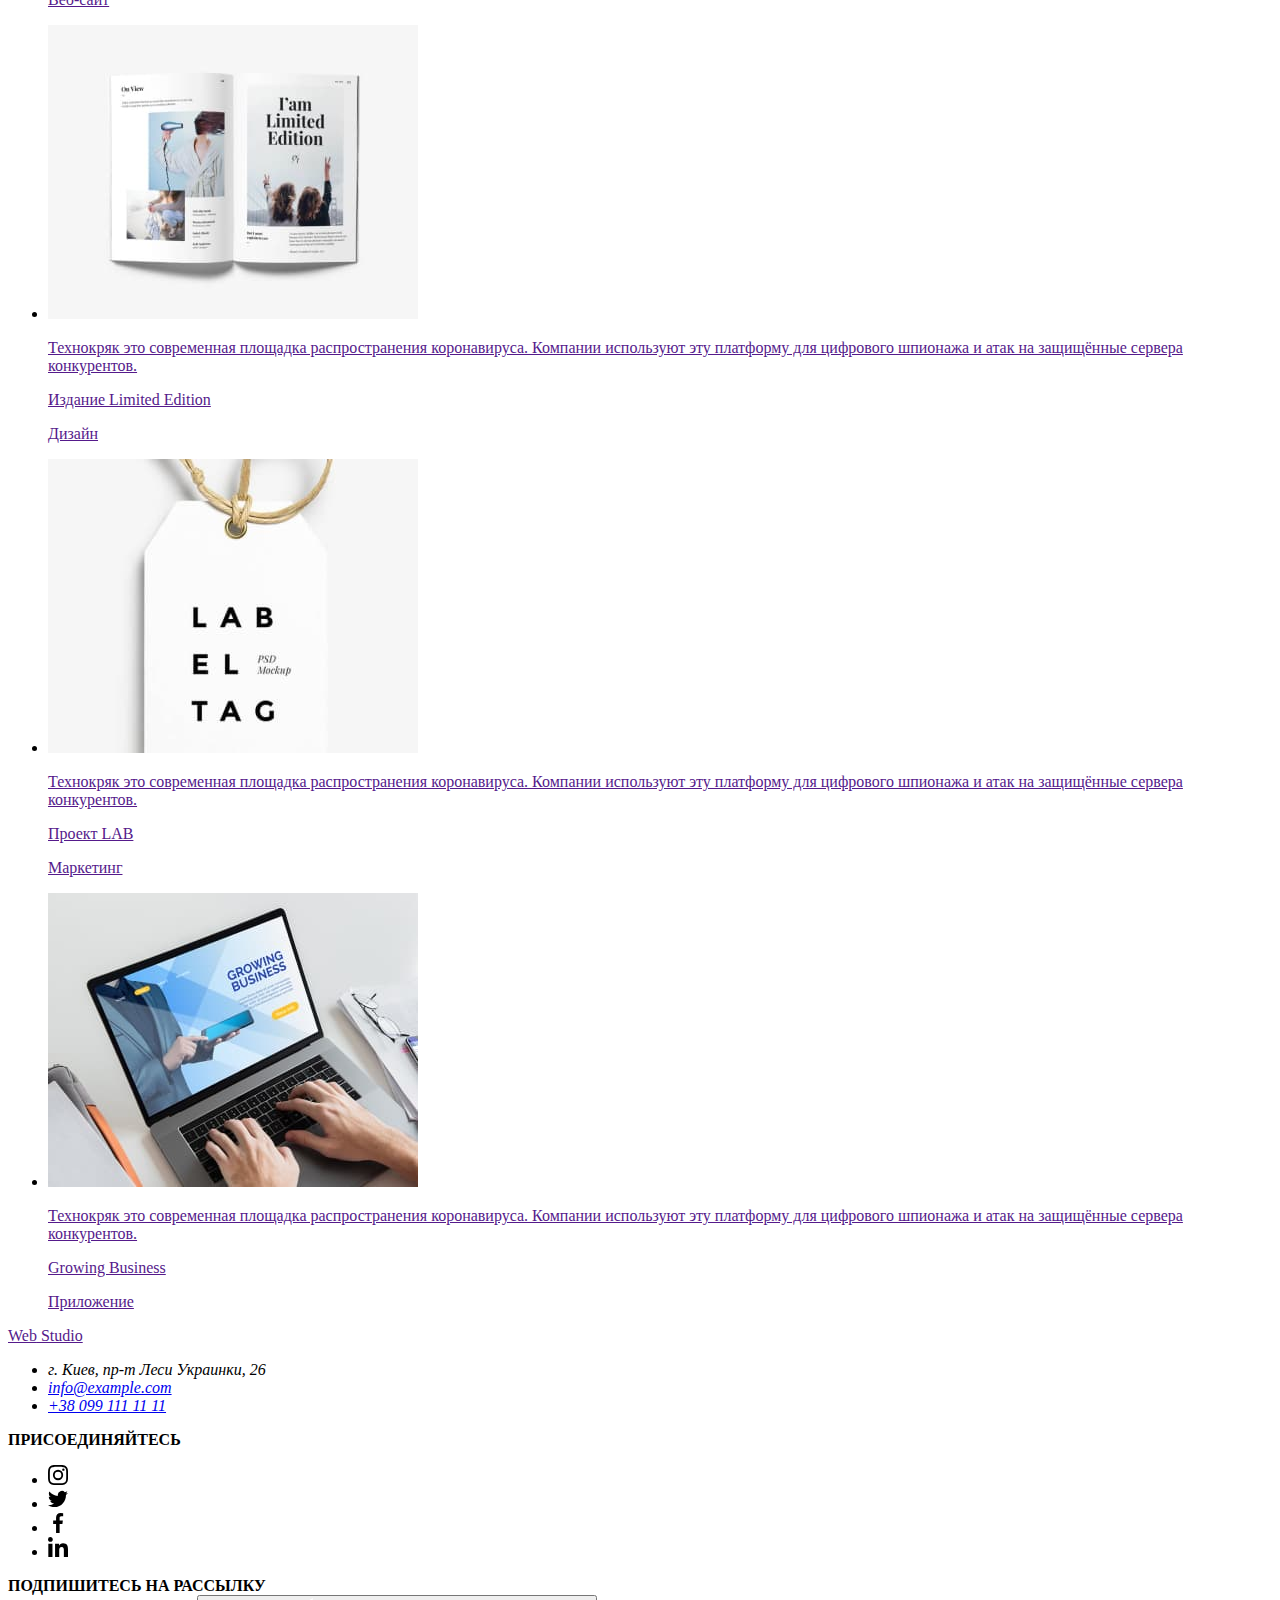
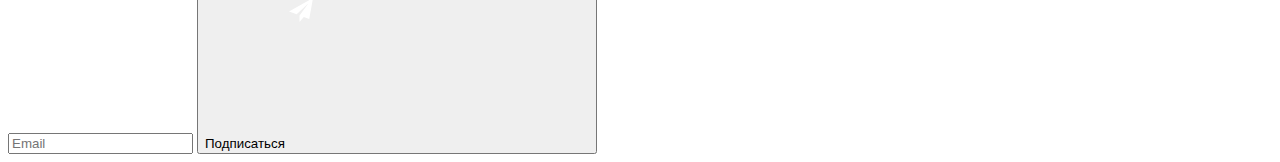
==== commit c0f106d9: "portfolio" ====
--- a/portfolio.html
+++ b/portfolio.html
@@ -327,8 +327,8 @@
         
           <div class="footer-action">
             <label class="form-footer">
-              <input type="email" class="input-footer" name="email" id="email" />
-              <span class="email-footer">E-mail</span>
+              <input type="email" class="input-footer" name="email" id="email" placeholder="Email" />
+              <!-- <span class="email-footer">E-mail</span> -->
             </label>
         
         
